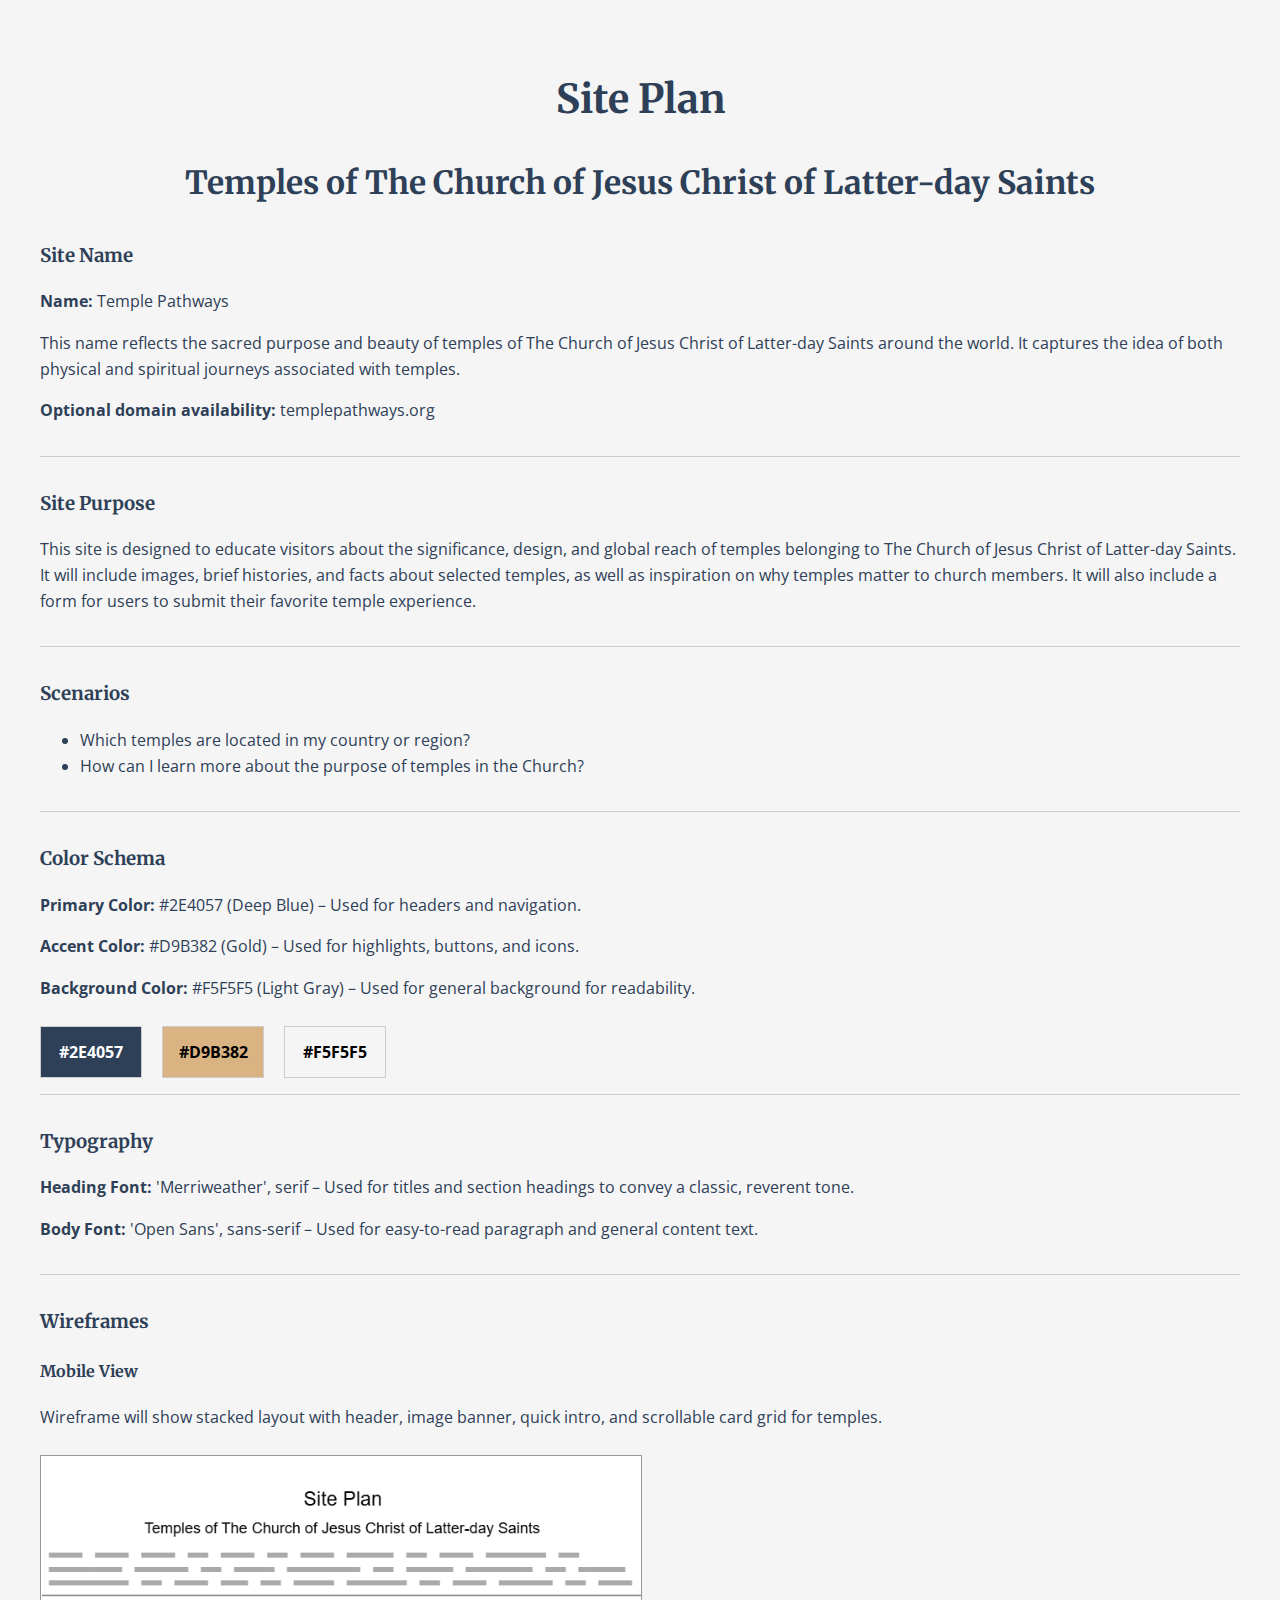
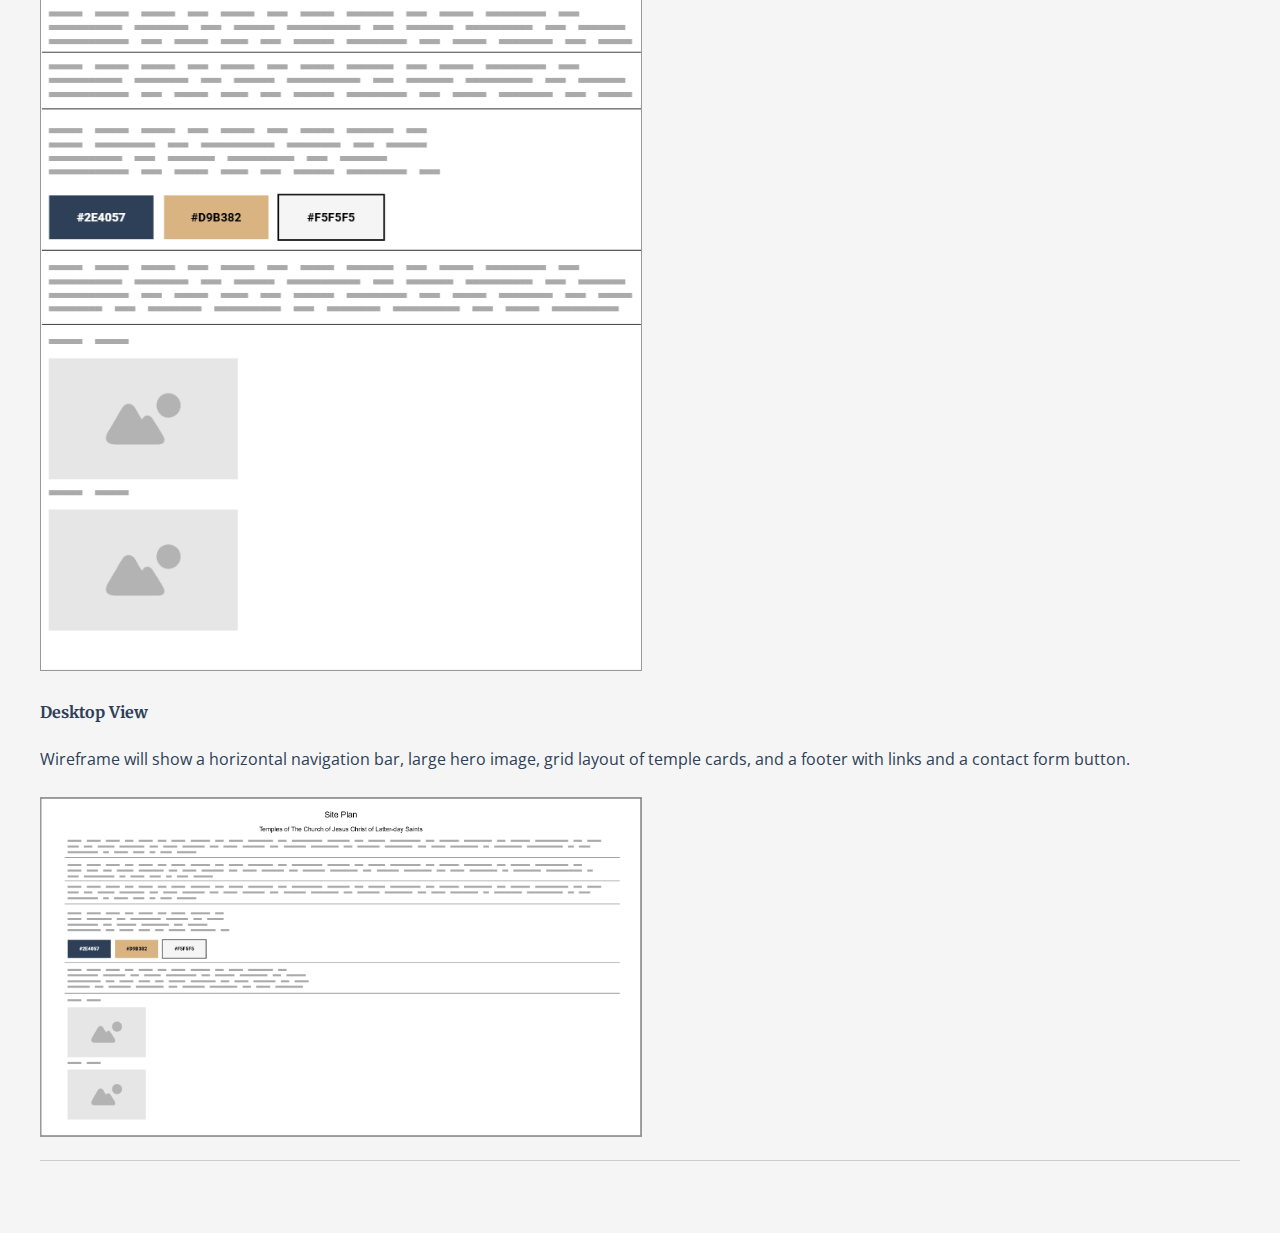
==== project/siteplan.html @ a0b19929 "siteplan" ====
<!DOCTYPE html>
<html lang="en">
<head>
  <meta charset="UTF-8" />
  <meta name="viewport" content="width=device-width, initial-scale=1.0"/>
  <title>Site Plan | Temples of the Church of Jesus Christ</title>
  <link rel="stylesheet" href="styles/siteplan.css">
</head>
<body>
  <header>
    <h1>Site Plan</h1>
    <h2>Temples of The Church of Jesus Christ of Latter-day Saints</h2>
  </header>

  <main>
    <section>
      <h3>Site Name</h3>
      <p><strong>Name:</strong> Temple Pathways</p>
      <p>This name reflects the sacred purpose and beauty of temples of The Church of Jesus Christ of Latter-day Saints around the world. It captures the idea of both physical and spiritual journeys associated with temples.</p>
      <p><strong>Optional domain availability:</strong> templepathways.org</p>
    </section>

    <section>
      <h3>Site Purpose</h3>
      <p>This site is designed to educate visitors about the significance, design, and global reach of temples belonging to The Church of Jesus Christ of Latter-day Saints. It will include images, brief histories, and facts about selected temples, as well as inspiration on why temples matter to church members. It will also include a form for users to submit their favorite temple experience.</p>
    </section>

    <section>
      <h3>Scenarios</h3>
      <ul>
        <li>Which temples are located in my country or region?</li>
        <li>How can I learn more about the purpose of temples in the Church?</li>
      </ul>
    </section>

    <section>
      <h3>Color Schema</h3>
      <p><strong>Primary Color:</strong> #2E4057 (Deep Blue) – Used for headers and navigation.</p>
      <p><strong>Accent Color:</strong> #D9B382 (Gold) – Used for highlights, buttons, and icons.</p>
      <p><strong>Background Color:</strong> #F5F5F5 (Light Gray) – Used for general background for readability.</p>
      <div class="color-swatch primary">#2E4057</div>
      <div class="color-swatch accent">#D9B382</div>
      <div class="color-swatch background">#F5F5F5</div>
    </section>

    <section>
      <h3>Typography</h3>
      <p><strong>Heading Font:</strong> 'Merriweather', serif – Used for titles and section headings to convey a classic, reverent tone.</p>
      <p><strong>Body Font:</strong> 'Open Sans', sans-serif – Used for easy-to-read paragraph and general content text.</p>
    </section>

    <section>
      <h3>Wireframes</h3>
      <h4>Mobile View</h4>
      <p>Wireframe will show stacked layout with header, image banner, quick intro, and scrollable card grid for temples.</p>
      <img src="images/mobile-view.png" alt="Mobile Wireframe Placeholder" class="wireframe">

      <h4>Desktop View</h4>
      <p>Wireframe will show a horizontal navigation bar, large hero image, grid layout of temple cards, and a footer with links and a contact form button.</p>
      <img src="images/desktop-view.png" alt="Desktop Wireframe Placeholder" class="wireframe">
    </section>
  </main>
</body>
</html>
---- project/styles/siteplan.css ----
@import url('https://fonts.googleapis.com/css2?family=Merriweather:wght@700&family=Open+Sans&display=swap');

:root {
  --primary-color: #2E4057;
  --accent-color: #D9B382;
  --background-color: #F5F5F5;
  --heading-font: 'Merriweather', serif;
  --body-font: 'Open Sans', sans-serif;
}

body {
  font-family: var(--body-font);
  background-color: var(--background-color);
  color: var(--primary-color);
  padding: 2rem;
  line-height: 1.6;
}

header {
  text-align: center;
  margin-bottom: 2rem;
}

h1, h2, h3, h4 {
  font-family: var(--heading-font);
  color: var(--primary-color);
}

h1 {
  font-size: 2.5rem;
}

h2 {
  font-size: 2rem;
  margin-top: 0.5rem;
}

section {
  margin-bottom: 2rem;
  border-bottom: 1px solid #ccc;
  padding-bottom: 1rem;
}

.color-swatch {
  display: inline-block;
  width: 100px;
  height: 50px;
  margin: 0.5rem 1rem 0 0;
  line-height: 50px;
  text-align: center;
  font-weight: bold;
  border: 1px solid #ccc;
  color: #fff;
}

.primary {
  background-color: var(--primary-color);
}

.accent {
  background-color: var(--accent-color);
  color: #000;
}

.background {
  background-color: var(--background-color);
  color: #000;
}

.wireframe {
  width: 100%;
  max-width: 600px;
  margin-top: 0.5rem;
  border: 1px solid #999;
}
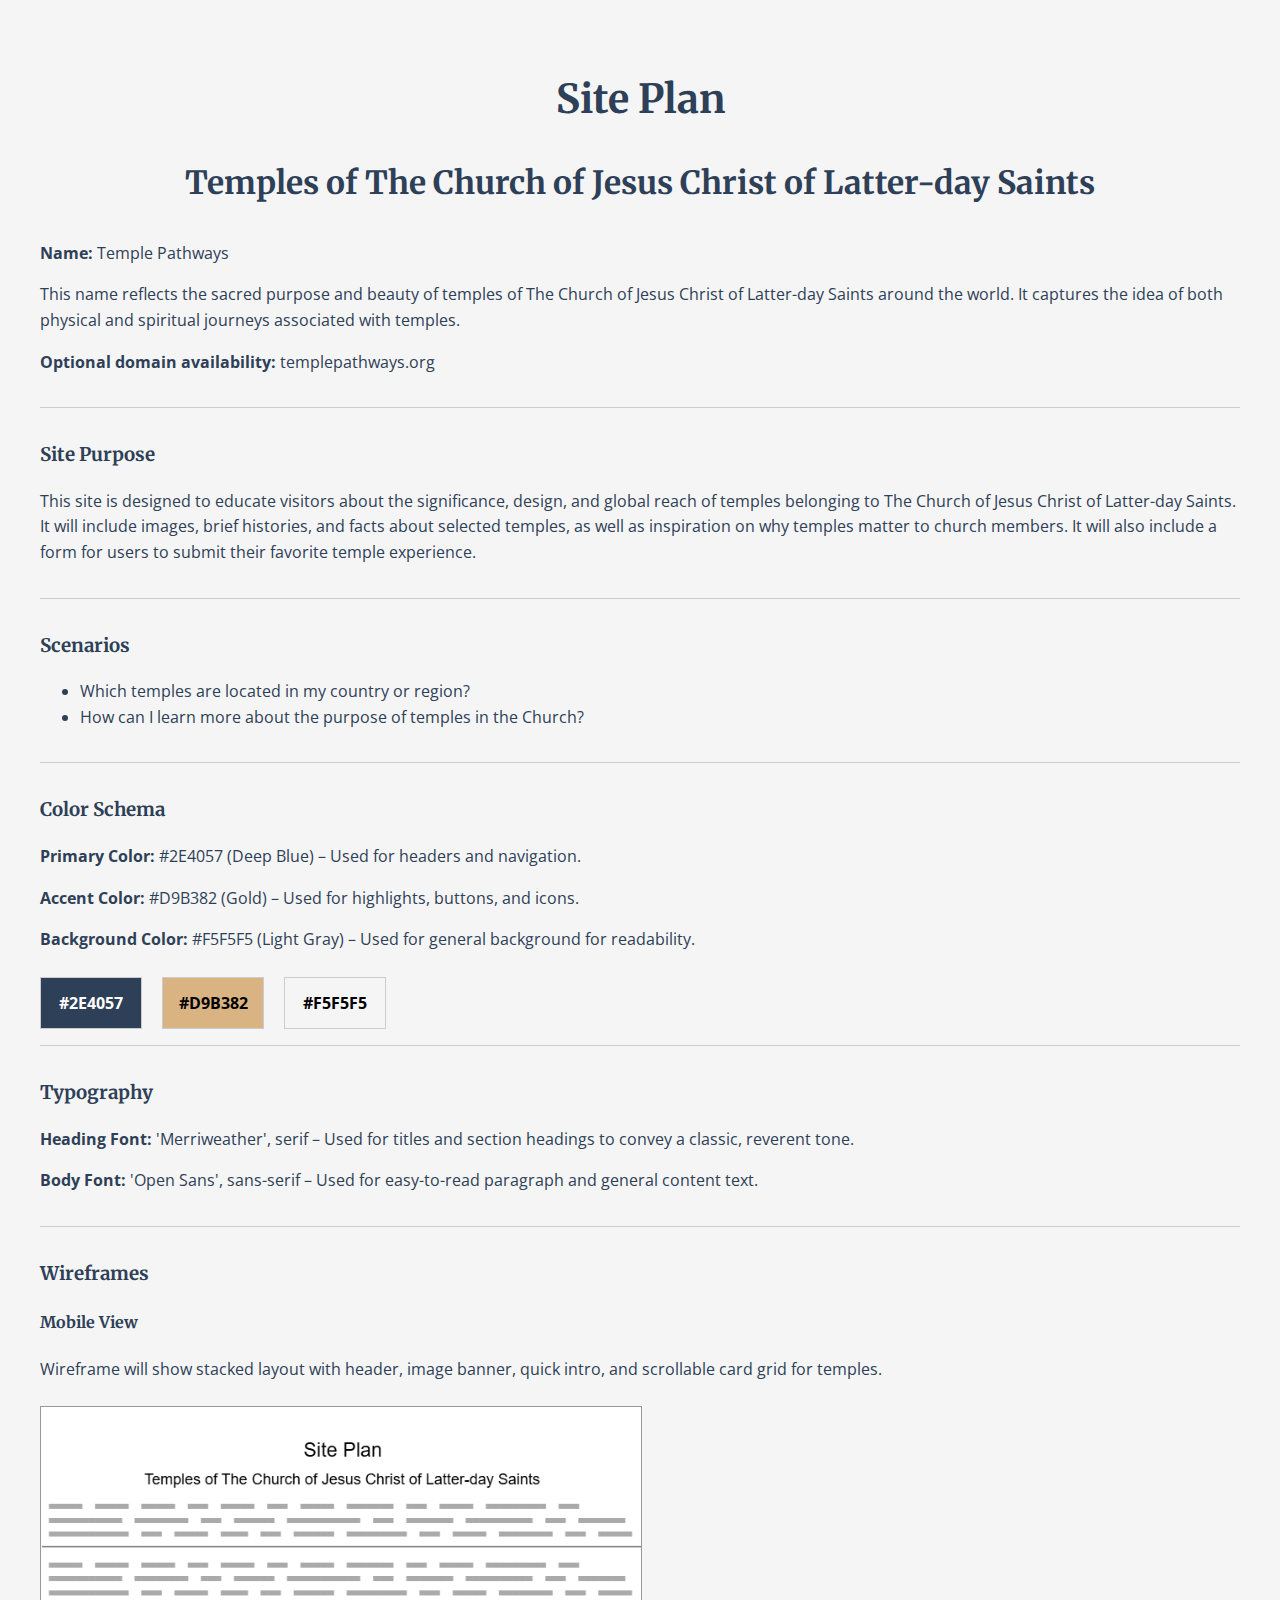
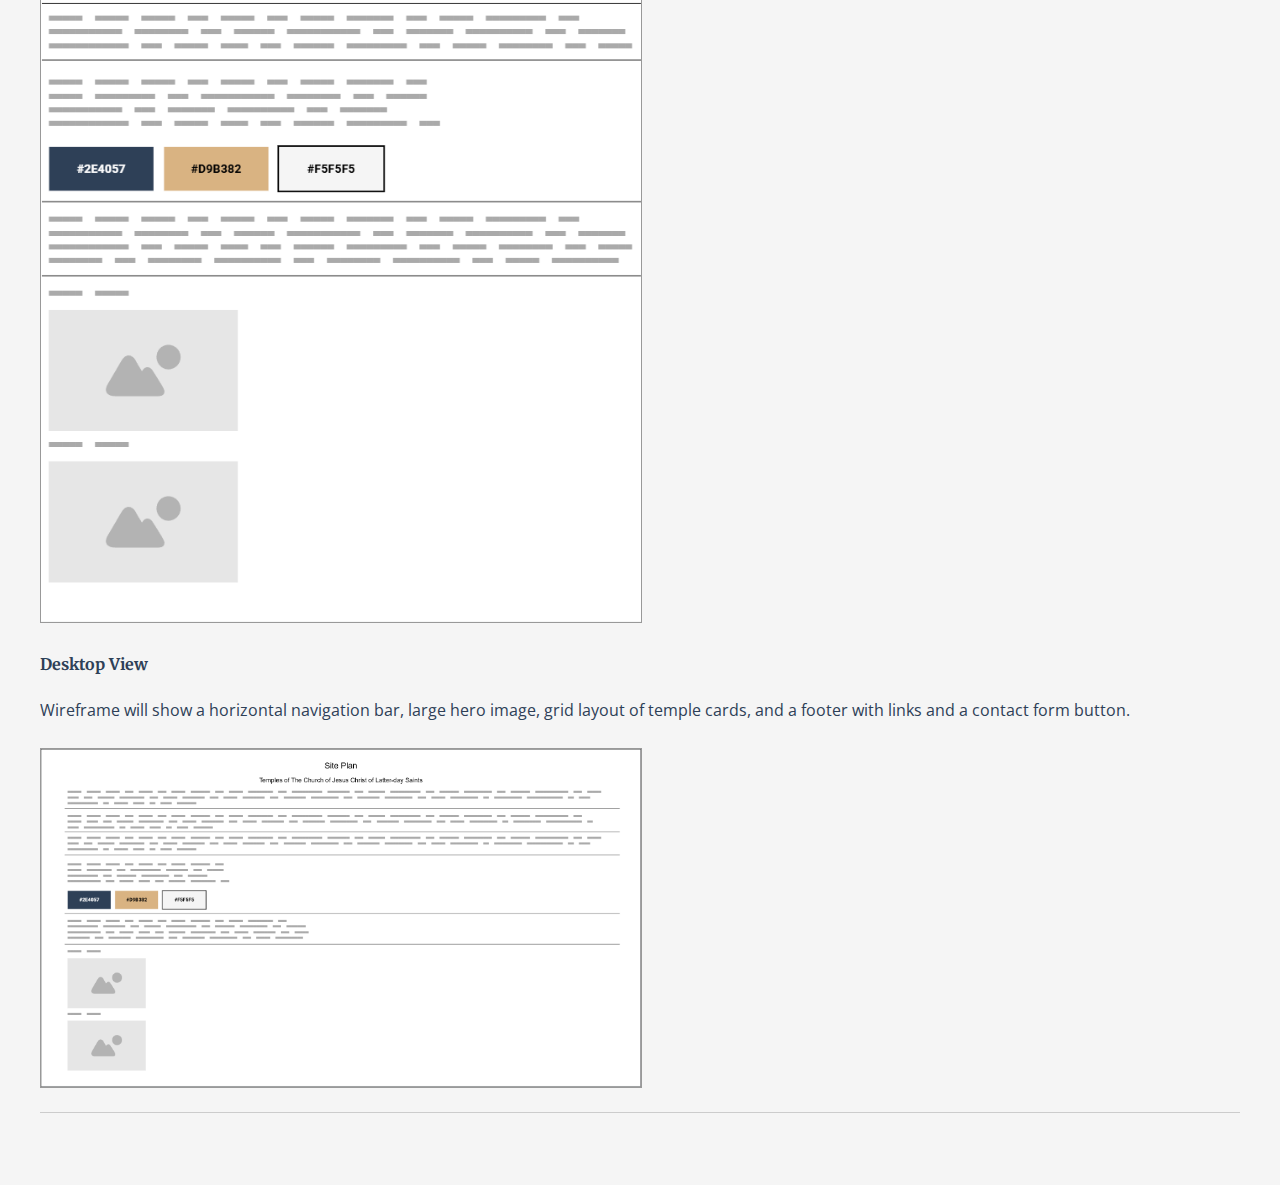
==== commit a82b8512: "Temple Pathways page" ====
--- a/project/siteplan.html
+++ b/project/siteplan.html
@@ -14,7 +14,6 @@
 
   <main>
     <section>
-      <h3>Site Name</h3>
       <p><strong>Name:</strong> Temple Pathways</p>
       <p>This name reflects the sacred purpose and beauty of temples of The Church of Jesus Christ of Latter-day Saints around the world. It captures the idea of both physical and spiritual journeys associated with temples.</p>
       <p><strong>Optional domain availability:</strong> templepathways.org</p>
